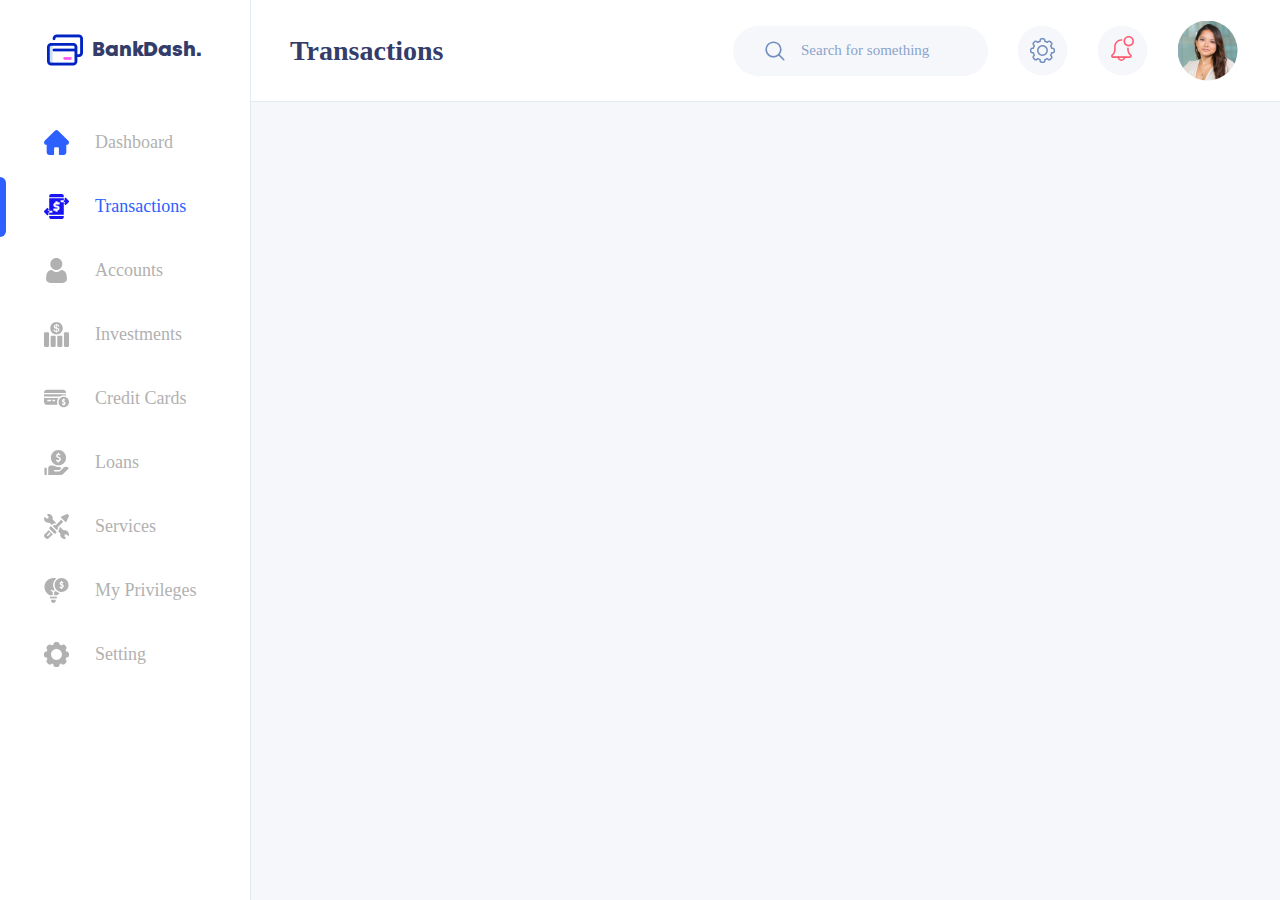
==== transactions.html @ d2462f7e "Add files via upload" ====
<!DOCTYPE html>
<html lang="en-EG">
<head>
    <meta charset="UTF-8">
    <meta name="viewport" content="width=device-width, initial-scale=1.0">
    <link rel="shortcut icon" href="image/iconfinder_vector_65_09_473792 1.png" type="image/x-icon">
    <link rel="preconnect" href="https://rsms.me/">
    <link rel="stylesheet" href="https://rsms.me/inter/inter.css">
    <link rel="stylesheet" href="css/style.css">
    <title>Transactions</title>
</head>
<body>
    <nav>
        <div class="logo"><img src="image/iconfinder_vector_65_09_473792 1.png" alt="icon finder"><h1>bank dash.</h1></div>
        <ul>
            <li onmouseover="HomeHover()" onmouseout="DisHomeHover()"><a href="/" id="link1"><img src="image/home 2.svg" alt="home" id="home">dashboard</a></li>
            <li class="active"><a href="/transactions.html" id="link2"><img src="image/transfer 2.svg" alt="Glyph" id="transfer">transactions</a></li>
            <li onmouseover="UserHover()" onmouseout="DisUserHover()"><a href="#" id="link3"><img src="image/user 3 1.svg" alt="user" id="User">accounts</a></li>
            <li onmouseover="EconomicHover()" onmouseout="DisEconomicHover()"><a href="#" id="link4"><img src="image/economic-investment 1.svg" alt="economic-investment" id="Economic">investments</a></li>
            <li onmouseover="CreditHover()" onmouseout="DisCreditHover()"><a href="#" id="link5"><img src="image/credit-card 1.svg" alt="credit-card" id="Credit">credit cards</a></li>
            <li onmouseover="LoanHover()" onmouseout="DisLoanHover()"><a href="#" id="link6"><img src="image/loan 1.svg" alt="loan" id="Loan">loans</a></li>
            <li onmouseover="ServiceHover()" onmouseout="DisServiceHover()"><a href="#" id="link7"><img src="image/service 1.svg" alt="service" id="Service">services</a></li>
            <li onmouseover="EconometricsHover()" onmouseout="DisEconometricsHover()"><a href="#" id="link8"><img src="image/econometrics 1.svg" alt="econometrics" id="Econometrics">my privileges</a></li>
            <li onmouseover="SettingsHover()" onmouseout="DisSettingsHover()"><a href="#" id="link9"><img src="image/settings solid 1.svg" alt="setting" id="Settings">setting</a></li>
        </ul>
    </nav>
    <div class="navBg"></div>
    <div class="content">
        <header>
            <h2>transactions</h2>
            <div class="contentHead">
                <div class="search">
                    <img src="image/magnifying-glass 1.svg" alt="search-icon">
                    <input type="text" name="search" id="search" placeholder="Search for something">
                </div>
                <span class="setting"><a href="#"><img src="image/settings 3.svg" alt="settings"></a></span>
                <span class="notific"><a href="#"><img src="image/002-notification-1.svg" alt="notigication"></a></span>
                <img src="image/pexels-christina-morillo-1181690 1.png" alt="profile-image">
            </div>
        </header>
    </div>
    <script src="js/main.js"></script>
</body>
</html>
---- css/style.css ----
*{
    margin: 0;
    padding: 0;
    font-family: Inter;
}
body{
    display: flex;
    width: 100%;
    background-color: #F5F7FA;
    height: 100vh;
}
/* start nav bat */
nav{
    position: fixed;
    width: 250px;
    height: 100vh;
    background-color: #ffff;
    display: flex;
    flex-direction: column;
    border-right: 1px solid #DFEAF2;
    
}
.navBg{
    background-color: #343C6A;
    width: 250px;
    height: 100vh;
    flex-shrink: 0;
}
.logo{
    display: flex;
    width: 172px;
    height: 38px;
    margin: 31px 0 22px 38px;
    align-items: center;
    justify-content: center;
    gap: 9px;
}
.logo h1{
    font-family: montHavy;
    text-transform: capitalize;
    font-size: 20px;
    word-spacing: -5px;
    color: #343C6A;
}
@font-face {
    font-family: montHavy;
    src: url(../fonts/Mont-HeavyDEMO.otf);
}
nav ul{
    margin-left: 44px;
}
nav ul li{
    list-style: none;
    margin-top: 39px;
}
nav ul li a{
    text-decoration: none;
    display: flex;
    align-items: center;
    color: #B1B1B1;
    text-transform: capitalize;
    font-size: 18px;
    font-weight: 500;
    font-family: Inter;
    gap: 26px;
}
.active a{
    color: #2D60FF;
}
.active{
    position: relative;
    width: 100%;
}
.active::before{
    content: "";
    width: 6px;
    height: 60px;
    background-color: #2D60FF;
    position: absolute;
    border-radius: 0 8px 8px 0;
    left: -44px;
    top: 50%;
    translate: 0 -50%;
}
/* end nav bat */
/* start header */
.content{
    width: 100%;
    height: fit-content;
    flex-wrap: wrap;
    display: flex;
    flex-direction: column;
}
header{
    display: flex;
    background-color: white;
    height: 61px;
    justify-content: space-between;
    align-items: center;
    border-bottom: 1px solid #DFEAF2;
    padding: 20px 40px;
}
header h2{
    font-family: Inter;
    text-transform: capitalize;
    font-size: 28px;
    font-weight: 600;
    color: #343C6A;
}
.contentHead{
    width: 510px;
    display: flex;
    justify-content: center;
    align-items: center;
    gap: 30px;
}
.search{
    display: flex;
    align-items: center;
    justify-content: center;
    background-color: #F5F7FA;
    width: 255px;
    height: 50px;
    border-radius: 40px;
    gap: 15px;
}
.search input{
    border: none;
    background-color: #F5F7FA;
    color: #8BA3CB;
    font-size: 15px;
    padding: 1px;
    height: 18px;
    width: 153px;
}
.search input:focus{
    caret-color: #8BA3CB;
    outline: none;
}
.search input::placeholder{
    color: #8BA3CB;
    font-size: 15px;
}
header .setting{
    width: 50px;
    height: 50px;
    background-color: #F5F7FA;
    clip-path: circle();
    display: flex;
    justify-content: center;
    align-items: center;
}
header .setting a{
    display: flex;
    align-items: center;
    justify-content: center;
}
header .notific{
    width: 50px;
    height: 50px;
    background-color: #F5F7FA;
    clip-path: circle();
    display: flex;
    justify-content: center;
    align-items: center;
}
header a .notific{
    display: flex;
    align-items: center;
    justify-content: center;
}
header img[alt="profile-image"]{
    clip-path: circle();
}
/* end header */
/* start main content */
.overview{
    display: flex;
    
    flex-direction: column;
    justify-content: center;
    align-items: center;
    padding: 24px 40px;
    gap: 24px;
}
.info1, .info2, .info3{
    display: flex;
    gap: 30px;
}
/* section one */
.cardsInfo{
    display: flex;
    flex-direction: column;
    gap: 20px;
    width: 730px;
    height: 282px;
}
.cardsInfo .title{
    display: flex;
    justify-content: space-between;
    align-items: center;
    width: 100%;
    height: 27px;
}
.cardsInfo .title .pOne{
    color: #343C6A;
    text-transform: capitalize;
    font-size: 22px;
    font-weight: 600;
    font-weight: bold;
}
.cardsInfo .title .pTow a{
    color: #343C6A;
    font-weight: 600;
    text-transform: capitalize;
    font-size: 17px;
    font-weight: bold;
    text-decoration: none;
}
.cardsInfo .cards{
    display: flex;
    width: 100%;
    height: 235px;
    justify-content: space-between;
}
.cardsInfo .cards .cardOne ,.cardsInfo .cards .cardTow{
    display: flex;
    flex-direction: column;
    width: 350px;
    height: 100%;
    border-radius: 20px;
    overflow: hidden;
}
.cardOne{
    background-image:linear-gradient(125deg, #4C49ED, #0A06F4) ;
}
.cardTow{
    background-color: white;
    border: solid 1px #DFEAF2;
}
.head{
    display: flex;
    flex-direction: column;
    gap: 33px;
    height: 165px;
    padding: 24px 26px 35.11px 26px;
}
.head .money{
    display: flex;
    justify-content: space-between;
}
.head .money p{
    display: flex;
    flex-direction: column;
    color: white;
    font-family: Lato;
    font-size: 12px;
    font-weight: normal;
}
.cardTow .head .money p{
    color: black;
}
.head .money p strong{
    font-size: 20px;
    font-weight: 600;
}
.head .ownerInfo{
    display: flex;
    gap: 67px;
}
.cardTow .head .ownerInfo p{
    color: black;
}
.head .ownerInfo p{
    display: flex;
    flex-direction: column;
    color: white;
    font-size: 15px;
    font-weight: 600;
    text-transform: capitalize;
}
.head .ownerInfo p span{
    font-weight: normal;
    text-transform: uppercase;
}
.footer{
    display: flex;
    position: relative;
    width: 100%;
    height: 70px;
    justify-content: space-around;
    padding: 20px 0;
    align-items: center;
}
.cardTow .footer{
    border-top: 1px solid #DFEAF2;
}
.footer p{
    color: white;
    font-family: Lato;
    font-size: 22px;
    font-weight: 600;
}
.cardTow .footer p{
    color: black;
}
.cardOne .footer::before{
    content: "";
    background-image: linear-gradient(#FFFFFF,transparent);
    position: absolute;
    top: 0;
    bottom: 0;
    width: 100%;
    height: 70px;
    opacity: 15%;
    z-index: 1;
} 
/* section tow */
.transaction{
    display: flex;
    flex-direction: column;
    align-items: center;
    width: 350px;
    height: 282px;
}
.transaction > p{
    text-align: start;
    text-transform: capitalize;
    font-size: 22px;
    font-weight: 600;
    margin-bottom: 20px;
    color: #343C6A;
    width: 100%;
}
.deposit{
    display: flex;
    flex-direction: column;
    gap: 10px;
    background-color: white;
    border-radius: 20px;
    height: 235px;
    width: 302px;
    padding: 25px 24px;
    padding-right: 24px;
}
.deposit .image{
    display: flex;
    justify-content: center;
    align-items: center;
    background-color: #FFF5D9;
    width: 55px;
    height: 55px;
    clip-path: circle();
}
.deposit > div{
    display: grid;
    grid-template-columns: 55px 171px 49px;
    column-gap: 17px;
    width: 302px;
    align-items: center;
}
.deposit div .info{
    display: flex;
    flex-direction: column;
    gap: 7px;
}
.deposit div .info .from{
    color: #232323;
    font-size: 16px;
    font-weight: 500;
    text-transform: capitalize;
}
.deposit div .info .date{
    color: #718EBF;
    font-size: 15px;
    text-transform: capitalize;
}
.deposit .myCard{
    height: 55px;
}
.deposit .myCard span{
    color: #FF4B4A;
    font-size: 16px;
    font-weight: 500;
    justify-self: flex-end;
}
.deposit .paypal span , .receve span{
    color: #41D4A8;
    font-size: 16px;
    font-weight: 500;
    justify-self: flex-end;
}
.deposit .paypal .image{
    background-color: #E7EDFF;
}
.deposit .receve .image{
    background-color: #DCFAF8;
}
/* section three */
.activity{
    width: 730px;
    height: 367px;
    background-color: #3e00b1;
}
/* section four */
.statistics{
    width: 350px;
    height: 367px;
    background-color: #3e00b1;
}
/* section fife */
.transfer{
    width: 445px;
    height: 323px;
    background-color: #3e00b1;
}
/* section six */
.history{
    display: flex;
    flex-direction: column;
    width: 635px;
    height: 323px;
    gap: 20px;
}
.history p{
    font-size: 22px;
    font-weight: 600;
    text-transform: capitalize;
    color: #343C6A;
}
#chart{
    background-color: white;
    border-radius: 20px;
    padding: 10px 20px 10px 20px;
    height: 276px;
}
/* end main content */
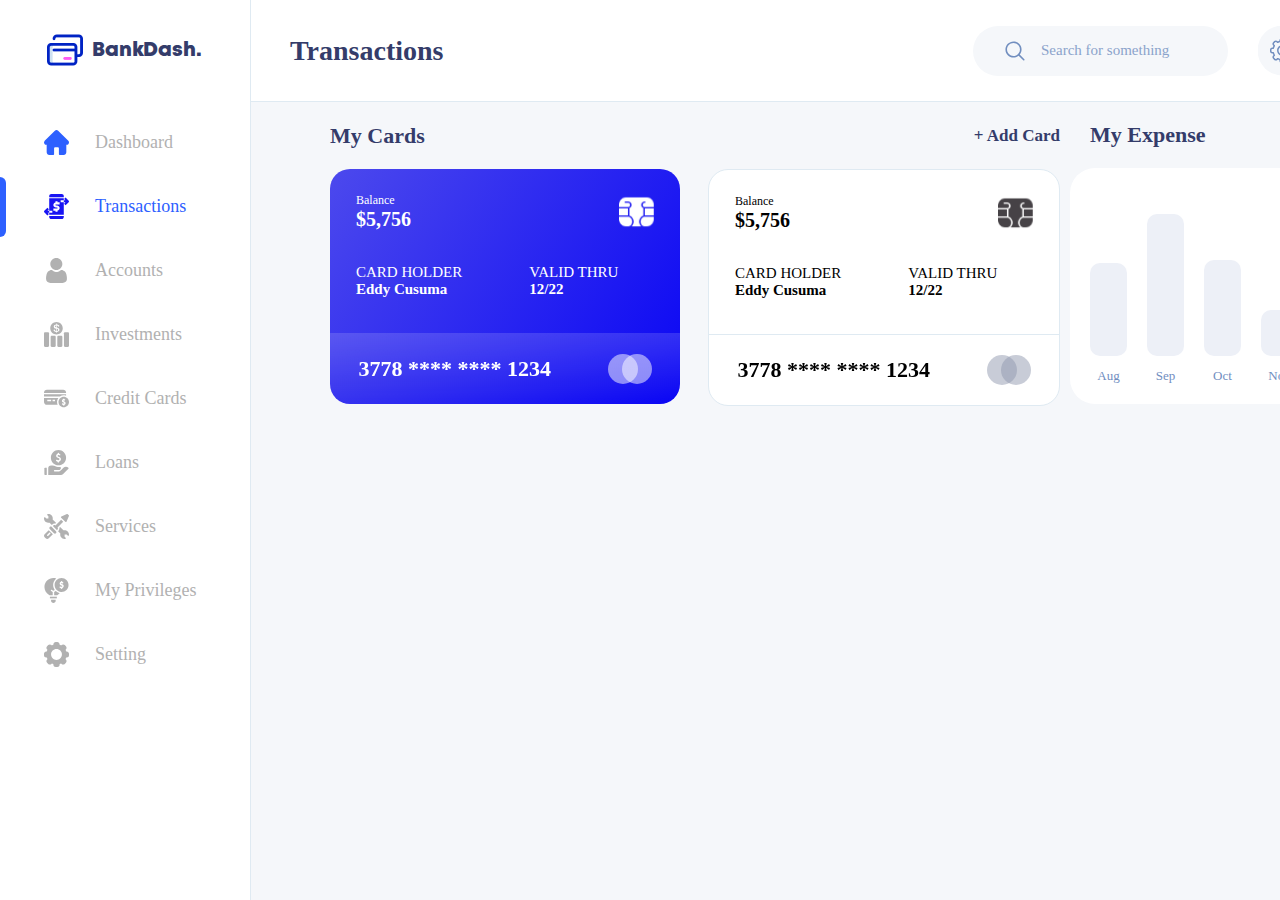
==== commit d0558502: "finished My Expense and my cards sections" ====
--- a/transactions.html
+++ b/transactions.html
@@ -26,18 +26,93 @@
     </nav>
     <div class="navBg"></div>
     <div class="content">
-        <header>
-            <h2>transactions</h2>
-            <div class="contentHead">
-                <div class="search">
-                    <img src="image/magnifying-glass 1.svg" alt="search-icon">
-                    <input type="text" name="search" id="search" placeholder="Search for something">
+        <div class="transactions-page">
+            <header>
+                <h2>transactions</h2>
+                <div class="contentHead">
+                    <div class="search">
+                        <img src="image/magnifying-glass 1.svg" alt="search-icon">
+                        <input type="text" name="search" id="search" placeholder="Search for something">
+                    </div>
+                    <span class="setting"><a href="#"><img src="image/settings 3.svg" alt="settings"></a></span>
+                    <span class="notific"><a href="#"><img src="image/002-notification-1.svg" alt="notigication"></a></span>
+                    <img src="image/pexels-christina-morillo-1181690 1.png" alt="profile-image">
                 </div>
-                <span class="setting"><a href="#"><img src="image/settings 3.svg" alt="settings"></a></span>
-                <span class="notific"><a href="#"><img src="image/002-notification-1.svg" alt="notigication"></a></span>
-                <img src="image/pexels-christina-morillo-1181690 1.png" alt="profile-image">
+            </header>
+            <div class="holder">
+                <div class="info1">
+                    <section class="cardsInfo">
+                        <div class="title">
+                            <p class="pOne">my cards</p>
+                            <p class="pTow"><a href="#">+ Add Card</a></p>
+                        </div>
+                        <div class="cards">
+                            <div class="cardOne">
+                                <div class="head">
+                                    <div class="money">
+                                        <p>Balance <Strong>$5,756</Strong></p>
+                                        <img src="image/Chip_Card.svg" alt="Chip_Card">
+                                    </div>
+                                    <div class="ownerInfo">
+                                        <p class="name"><span>card holder</span>eddy cusuma</p>
+                                        <p class="endDate"><span>valid thru</span>12/22</p>
+                                    </div>
+                                </div>
+                                <div class="footer">
+                                    <p>3778 **** **** 1234</p>
+                                    <img src="image/Group 17.svg" alt="Van Shape">
+                                </div>
+                            </div>
+                            <div class="cardTow">
+                                <div class="head">
+                                    <div class="money">
+                                        <p>Balance <Strong>$5,756</Strong></p>
+                                        <img src="image/Chip_Card2.svg" alt="Chip_Card">
+                                    </div>
+                                    <div class="ownerInfo">
+                                        <p class="name"><span>card holder</span>eddy cusuma</p>
+                                        <p class="endDate"><span>valid thru</span>12/22</p>
+                                    </div>
+                                </div>
+                                <div class="footer">
+                                    <p>3778 **** **** 1234</p>
+                                    <img src="image/Group 172.svg" alt="Van Shape">
+                                </div>
+                            </div>
+                        </div>
+                    </section>
+                    <section class="transaction">
+                        <p>My Expense</p>
+                        <ul class="analytics">
+                            <li>
+                                <div style="height: 93px;" class="column"></div>
+                                <span class="month">Aug</span>
+                            </li>
+                            <li>
+                                <div style="height: 142px;" class="column"></div>
+                                <span class="month">Sep</span>
+                            </li>
+                            <li>
+                                <div style="height: 96px;" class="column"></div>
+                                <span class="month">Oct</span>
+                            </li>
+                            <li>
+                                <div style="height: 46px;" class="column"></div>
+                                <span class="month">Nov</span>
+                            </li>
+                            <li>
+                                <div style="height: 129px;" class="column lighting"></div>
+                                <span class="month">Dec</span>
+                            </li>
+                            <li>
+                                <div style="height: 88px;" class="column"></div>
+                                <span class="month">Jan</span>
+                            </li>
+                        </ul>
+                    </section>
+                </div>
             </div>
-        </header>
+        </div>
     </div>
     <script src="js/main.js"></script>
 </body>
--- a/css/style.css
+++ b/css/style.css
@@ -434,4 +434,50 @@
     padding: 10px 20px 10px 20px;
     height: 276px;
 }
-/* end main content */+/* end main content */
+/* Start Transactions Page */
+.transactions-page .holder {
+    margin: 20px 80px;
+}
+
+/* Start Analytics Section */
+.transactions-page .holder .analytics {
+    background-color: white;
+    width: 350px;
+    height: 225px;
+    border-radius: 25px;
+    padding: 20px;
+    list-style: none;
+    display: flex;
+    align-items: end;
+    gap: 20px;
+}
+.transactions-page .holder .analytics li {
+    text-align: center;
+}
+.transactions-page .holder .analytics li .column {
+    width: 37px;
+    border-radius: 10px;
+    background-color: #EDF0F7;
+    margin-bottom: 10px;
+}
+.transactions-page .holder .analytics li .column.lighting {
+    background-color: #16DBCC;
+    box-shadow: 0 0 35px 0 #12887e52;
+    position: relative;
+}
+.transactions-page .holder .analytics li .column.lighting::before {
+    content: "$12,500";
+    font-family: inter;
+    font-weight: 500;
+    color: #343C6A;
+    font-size: 14px;
+    left: -12.5px;
+    top: -22px;
+    position: absolute;
+}
+.transactions-page .holder .analytics li span {
+    color: #718EBF;
+    font-size: 13px;
+}
+/* End Transactions  Page */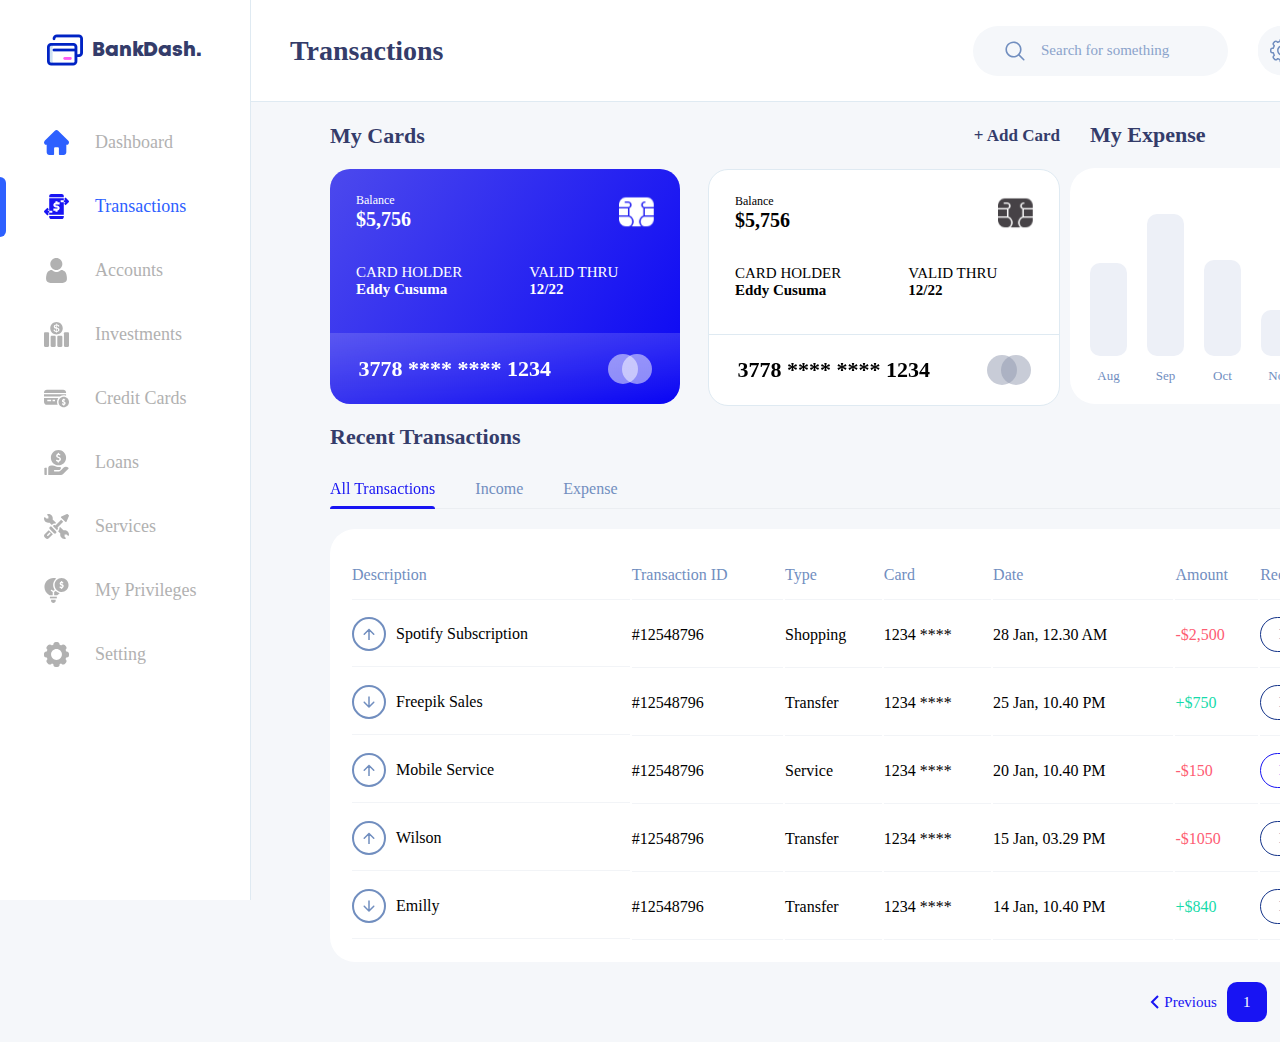
==== commit 53435a7c: "finished recent transaction section and transaction page on desktop" ====
--- a/transactions.html
+++ b/transactions.html
@@ -111,6 +111,115 @@
                         </ul>
                     </section>
                 </div>
+                <div class="recent-transaction">
+                    <h2>Recent Transactions</h2>
+                    <div class="sections">
+                        <span class="on">All Transactions</span>
+                        <span>Income</span>
+                        <span>Expense</span>
+                    </div>
+                    <table>
+                        <thead>
+                            <tr>
+                                <td>Description</td>
+                                <td>Transaction ID</td>
+                                <td>Type</td>
+                                <td>Card</td>
+                                <td>Date</td>
+                                <td>Amount</td>
+                                <td>Receipt</td>
+                            </tr>
+                        </thead>
+                        <tbody>
+                            <tr>
+                                <td>
+                                    <a href="#" class="arrow">
+                                        <img src="image/up-arrow.svg" alt="up-arrow">
+                                    </a>
+                                    <span>Spotify Subscription</span>
+                                </td>
+                                <td>#12548796</td>
+                                <td>Shopping</td>
+                                <td>1234 ****</td>
+                                <td>28 Jan, 12.30 AM</td>
+                                <td class="amount red">-$2,500</td>
+                                <td><button class="button">Download</button></td>
+                            </tr>
+                            <tr>
+                                <td>
+                                    <a href="#" class="arrow">
+                                        <img src="image/down-arrow.svg" alt="down-arrow">
+                                    </a>
+                                    <span>Freepik Sales</span>
+                                </td>
+                                <td>#12548796</td>
+                                <td>Transfer</td>
+                                <td>1234 ****</td>
+                                <td>25 Jan, 10.40 PM</td>
+                                <td class="amount green">+$750</td>
+                                <td><button class="button">Download</button></td>
+                            </tr>
+                            <tr>
+                                <td>
+                                    <a href="#" class="arrow">
+                                        <img src="image/up-arrow.svg" alt="up-arrow">
+                                    </a>
+                                    <span>Mobile Service</span>
+                                </td>
+                                <td>#12548796</td>
+                                <td>Service</td>
+                                <td>1234 ****</td>
+                                <td>20 Jan, 10.40 PM</td>
+                                <td class="amount red">-$150</td>
+                                <td><button class="button special">Download</button></td>
+                            </tr>
+                            <tr>
+                                <td>
+                                    <a href="#" class="arrow">
+                                        <img src="image/up-arrow.svg" alt="up-arrow">
+                                    </a>
+                                    <span>Wilson</span>
+                                </td>
+                                <td>#12548796</td>
+                                <td>Transfer</td>
+                                <td>1234 ****</td>
+                                <td>15 Jan, 03.29 PM</td>
+                                <td class="amount red">-$1050</td>
+                                <td><button class="button">Download</button></td>
+                            </tr>
+                            <tr>
+                                <td>
+                                    <a href="#" class="arrow">
+                                        <img src="image/down-arrow.svg" alt="up-arrow">
+                                    </a>
+                                    <span>Emilly</span>
+                                </td>
+                                <td>#12548796</td>
+                                <td>Transfer</td>
+                                <td>1234 ****</td>
+                                <td>14 Jan, 10.40 PM</td>
+                                <td class="amount green">+$840</td>
+                                <td><button class="button">Download</button></td>
+                            </tr>
+                        </tbody>
+                    </table>
+                    <div class="page-overview">
+                        <div class="previous">
+                            <img src="image/left-arrow.svg" alt="left-arrow">
+                            <span>Previous</span>
+                        </div>
+                        <div class="p-numbers">
+                            <span class="selected">1</span>
+                            <span>2</span>
+                            <span>3</span>
+                            <span>4</span>  
+                        </div>
+                        <div class="next">
+                            <span>Next</span>
+                            <img src="image/right-arrow.svg" alt="right-arrow">
+                        </div>
+                    </div>
+                </div>
             </div>
         </div>
     </div>
--- a/css/style.css
+++ b/css/style.css
@@ -480,4 +480,133 @@
     color: #718EBF;
     font-size: 13px;
 }
-/* End Transactions  Page */+/* Start Recent Transaction Section */
+.transactions-page .holder .recent-transaction h2 {
+    font-size: 22px;
+    color: #343C6A;
+    margin: 20px 0;
+}
+.transactions-page .holder .recent-transaction .sections {
+    border-bottom: 1px solid #EBEEF2;
+    padding: 10px 0;
+    margin-bottom: 20px;
+    display: flex;
+}
+.transactions-page .holder .recent-transaction .sections span {
+    color: #718EBF;
+    font-weight: 500;
+    margin-right: 40px;
+    cursor: pointer;
+    transition: .3s;
+}
+.transactions-page .holder .recent-transaction .sections span:hover {
+    color: #1814F3;
+}
+.transactions-page .holder .recent-transaction .sections span.on {
+    color: #1814F3;
+    position: relative;
+}
+.transactions-page .holder .recent-transaction .sections span.on::before {
+    content: '';
+    width: 100%;
+    height: 3px;
+    border-radius: 10px 10px 0 0;
+    background-color: #1814F3;
+    position: absolute;
+    left: 0;
+    bottom: -11px;
+}
+.transactions-page .holder .recent-transaction table {
+    padding: 20px;
+    border-radius: 25px;
+    width: 100%;
+    background-color: white;
+    margin-bottom: 20px;
+}
+.transactions-page .holder .recent-transaction table td {
+    padding: 15px 0;
+    border-bottom: 1px solid #F2F4F7;
+}
+.transactions-page .holder .recent-transaction table thead td {
+    color: #718EBF;
+    font-weight: 500;
+}
+.transactions-page .holder .recent-transaction table tbody tr td:first-of-type {
+    display: flex;
+    align-items: center;
+}
+.transactions-page .holder .recent-transaction table tbody td .arrow {
+    display: flex;
+    justify-content: center;
+    align-items: center;
+    width: 30px;
+    height: 30px;
+    border-radius: 50%;
+    border: 2px solid #718EBF;
+    margin-right: 10px;
+}
+.transactions-page .holder .recent-transaction table tbody tr .amount.red {
+    color: #FE5C73;
+}
+.transactions-page .holder .recent-transaction table tbody tr .amount.green {
+    color: #16DBAA;
+}
+.transactions-page .holder .recent-transaction table tbody .button {
+    font-size: 15px;
+    color: #123288;
+    width: 100px;
+    height: 35px;
+    padding: 0;
+    background-color: transparent;
+    border: 1px solid #123288;
+    border-radius: 50px;
+    text-align: center;
+    cursor: pointer;
+}
+.transactions-page .holder .recent-transaction table tbody .button:hover {
+    color: #1814F3;
+    border-color: #1814F3;
+}
+.transactions-page .holder .recent-transaction table tbody .button.special {
+    color: #1814F3;
+    border-color: #1814F3;
+}
+.transactions-page .holder .recent-transaction .page-overview {
+    display: flex;
+    align-items: center;
+    height: 40px;
+    margin: 0 0 0 auto;
+    width: fit-content;
+}
+.transactions-page .holder .recent-transaction .page-overview div {
+    display: flex;
+    align-items: center;
+}
+.transactions-page .holder .recent-transaction .page-overview span {
+    color: #1814F3;
+    font-size: 15px;
+    font-weight: 500;
+}
+.transactions-page .holder .recent-transaction .page-overview .p-numbers {
+    margin: 0 10px;
+}
+.transactions-page .holder .recent-transaction .page-overview .p-numbers span {
+    width: 40px;
+    height: 40px;
+    display: flex;
+    align-items: center;
+    border-radius: 10px;
+    justify-content: center;
+    cursor: pointer;
+}
+.transactions-page .holder .recent-transaction .page-overview .p-numbers .selected {
+    color: white;
+    background-color: #1814F3;
+}
+.transactions-page .holder .recent-transaction .page-overview .previous img {
+    margin-right: 5px;
+}
+.transactions-page .holder .recent-transaction .page-overview .next img {
+    margin-left: 5px;
+}
+/* End Transactions Page */